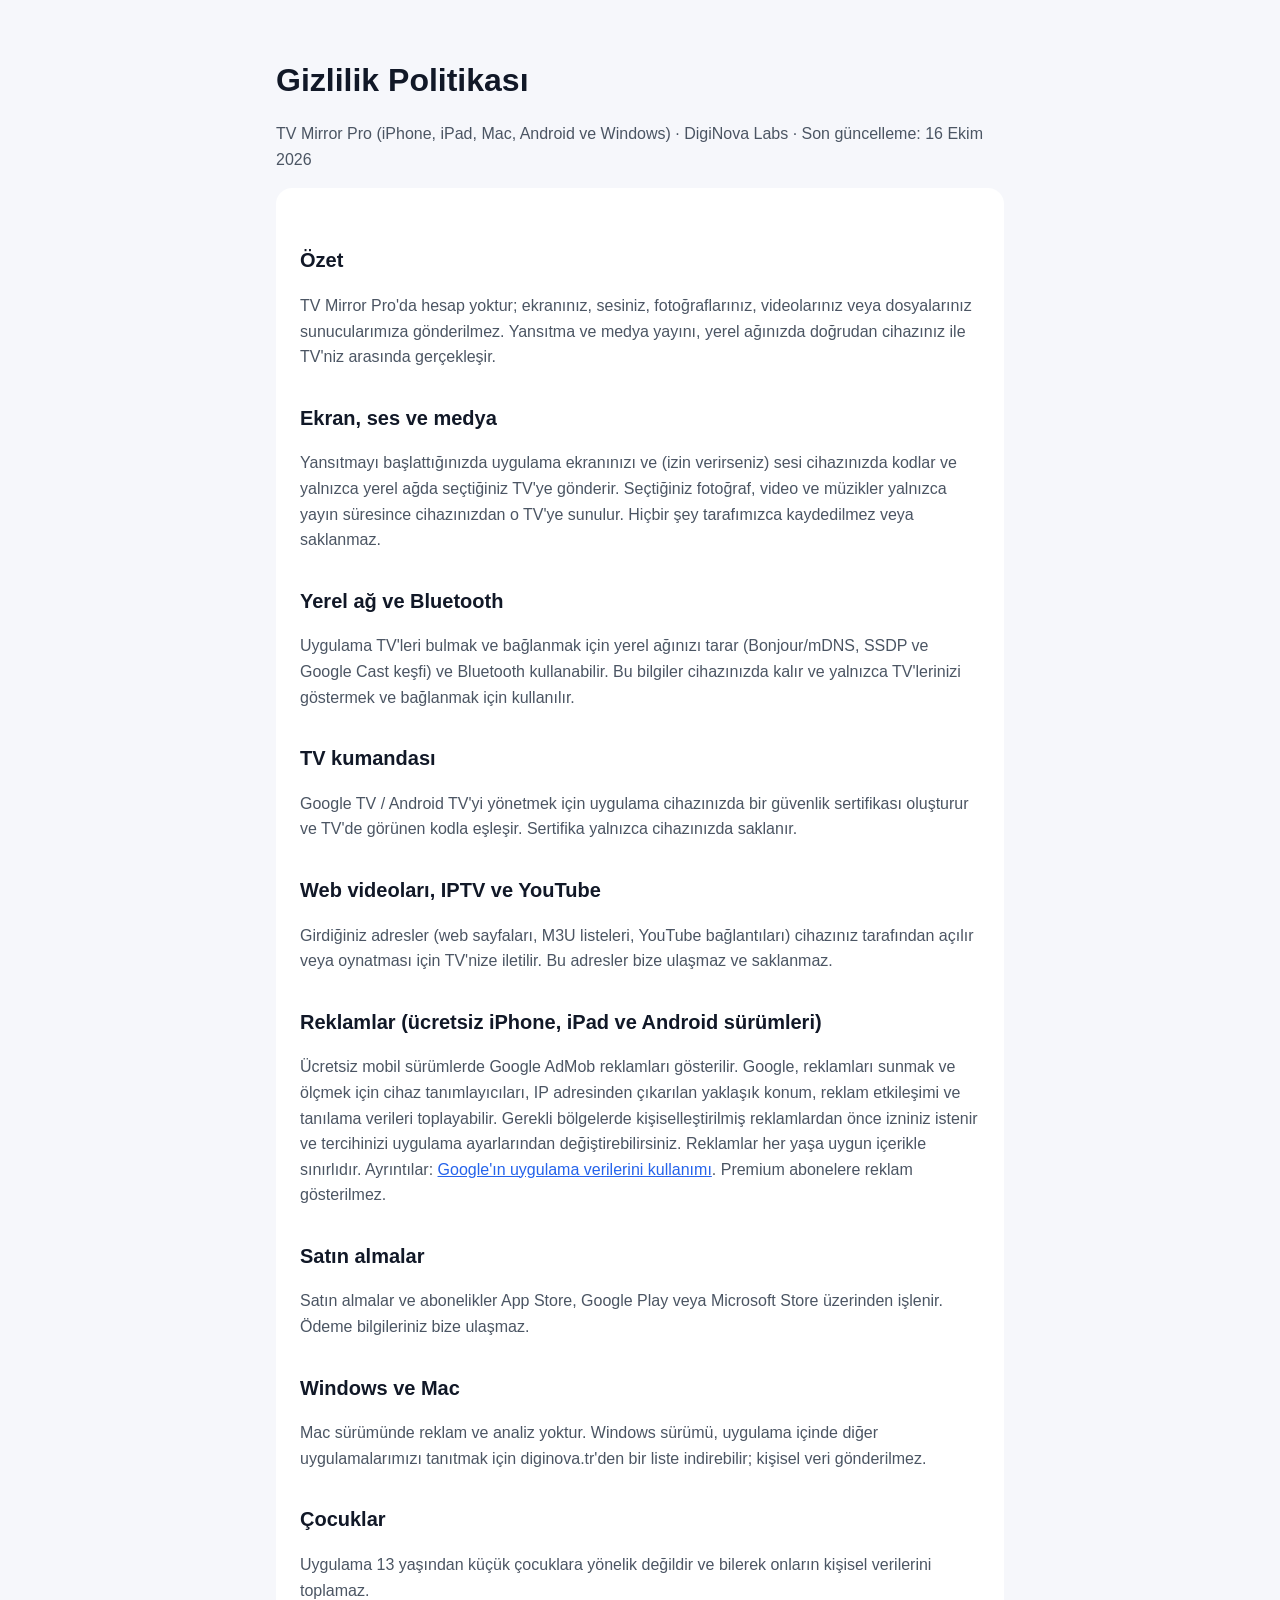
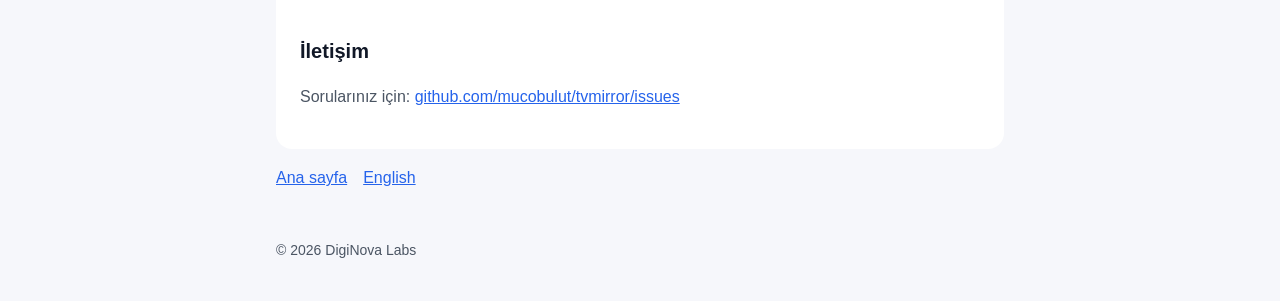
==== tr/privacy.html @ 1877ea0e "TV Mirror Pro: ana sayfa, gizlilik ve destek" ====
<!doctype html><html lang="tr"><head><meta charset="utf-8"><meta name="viewport" content="width=device-width,initial-scale=1">
<title>Gizlilik Politikası – TV Mirror Pro</title><link rel="stylesheet" href="../style.css"></head>
<body><main>
<h1>Gizlilik Politikası</h1><p>TV Mirror Pro (iPhone, iPad, Mac, Android ve Windows) · DigiNova Labs · Son güncelleme: 16 Ekim 2026</p>
<div class="card">
<h2>Özet</h2>
<p>TV Mirror Pro'da hesap yoktur; ekranınız, sesiniz, fotoğraflarınız, videolarınız veya dosyalarınız sunucularımıza gönderilmez. Yansıtma ve medya yayını, yerel ağınızda doğrudan cihazınız ile TV'niz arasında gerçekleşir.</p>
<h2>Ekran, ses ve medya</h2>
<p>Yansıtmayı başlattığınızda uygulama ekranınızı ve (izin verirseniz) sesi cihazınızda kodlar ve yalnızca yerel ağda seçtiğiniz TV'ye gönderir. Seçtiğiniz fotoğraf, video ve müzikler yalnızca yayın süresince cihazınızdan o TV'ye sunulur. Hiçbir şey tarafımızca kaydedilmez veya saklanmaz.</p>
<h2>Yerel ağ ve Bluetooth</h2>
<p>Uygulama TV'leri bulmak ve bağlanmak için yerel ağınızı tarar (Bonjour/mDNS, SSDP ve Google Cast keşfi) ve Bluetooth kullanabilir. Bu bilgiler cihazınızda kalır ve yalnızca TV'lerinizi göstermek ve bağlanmak için kullanılır.</p>
<h2>TV kumandası</h2>
<p>Google TV / Android TV'yi yönetmek için uygulama cihazınızda bir güvenlik sertifikası oluşturur ve TV'de görünen kodla eşleşir. Sertifika yalnızca cihazınızda saklanır.</p>
<h2>Web videoları, IPTV ve YouTube</h2>
<p>Girdiğiniz adresler (web sayfaları, M3U listeleri, YouTube bağlantıları) cihazınız tarafından açılır veya oynatması için TV'nize iletilir. Bu adresler bize ulaşmaz ve saklanmaz.</p>
<h2>Reklamlar (ücretsiz iPhone, iPad ve Android sürümleri)</h2>
<p>Ücretsiz mobil sürümlerde Google AdMob reklamları gösterilir. Google, reklamları sunmak ve ölçmek için cihaz tanımlayıcıları, IP adresinden çıkarılan yaklaşık konum, reklam etkileşimi ve tanılama verileri toplayabilir. Gerekli bölgelerde kişiselleştirilmiş reklamlardan önce izniniz istenir ve tercihinizi uygulama ayarlarından değiştirebilirsiniz. Reklamlar her yaşa uygun içerikle sınırlıdır. Ayrıntılar: <a href="https://policies.google.com/technologies/ads">Google'ın uygulama verilerini kullanımı</a>. Premium abonelere reklam gösterilmez.</p>
<h2>Satın almalar</h2>
<p>Satın almalar ve abonelikler App Store, Google Play veya Microsoft Store üzerinden işlenir. Ödeme bilgileriniz bize ulaşmaz.</p>
<h2>Windows ve Mac</h2>
<p>Mac sürümünde reklam ve analiz yoktur. Windows sürümü, uygulama içinde diğer uygulamalarımızı tanıtmak için diginova.tr'den bir liste indirebilir; kişisel veri gönderilmez.</p>
<h2>Çocuklar</h2>
<p>Uygulama 13 yaşından küçük çocuklara yönelik değildir ve bilerek onların kişisel verilerini toplamaz.</p>
<h2>İletişim</h2>
<p>Sorularınız için: <a href="https://github.com/mucobulut/tvmirror/issues">github.com/mucobulut/tvmirror/issues</a></p>
</div><nav><a href="./">Ana sayfa</a><a href="../privacy.html">English</a></nav>
<footer>© <span id="y">2026</span> DigiNova Labs</footer></main>
<script>document.getElementById('y').textContent=new Date().getFullYear()</script></body></html>
---- style.css ----
:root{--bg:#f6f7fb;--fg:#111827;--muted:#4b5563;--card:#fff;--accent:#2563eb}
@media (prefers-color-scheme:dark){:root{--bg:#0b1020;--fg:#e5e7eb;--muted:#9ca3af;--card:#151b2e;--accent:#60a5fa}}
*{box-sizing:border-box}body{margin:0;font:16px/1.6 -apple-system,BlinkMacSystemFont,"Segoe UI",Roboto,sans-serif;background:var(--bg);color:var(--fg)}
main{max-width:760px;margin:0 auto;padding:40px 16px}h1{font-size:32px;line-height:1.2}h2{margin-top:32px;font-size:20px}
.card{background:var(--card);border-radius:16px;padding:24px;margin:16px 0}a{color:var(--accent)}p,li{color:var(--muted)}
.hero{background:linear-gradient(135deg,#1e3a8a,#3b82f6);color:#fff;border-radius:20px;padding:32px}.hero p{color:#dbeafe}
nav{display:flex;gap:16px;flex-wrap:wrap;margin:16px 0}footer{margin-top:48px;font-size:14px;color:var(--muted)}
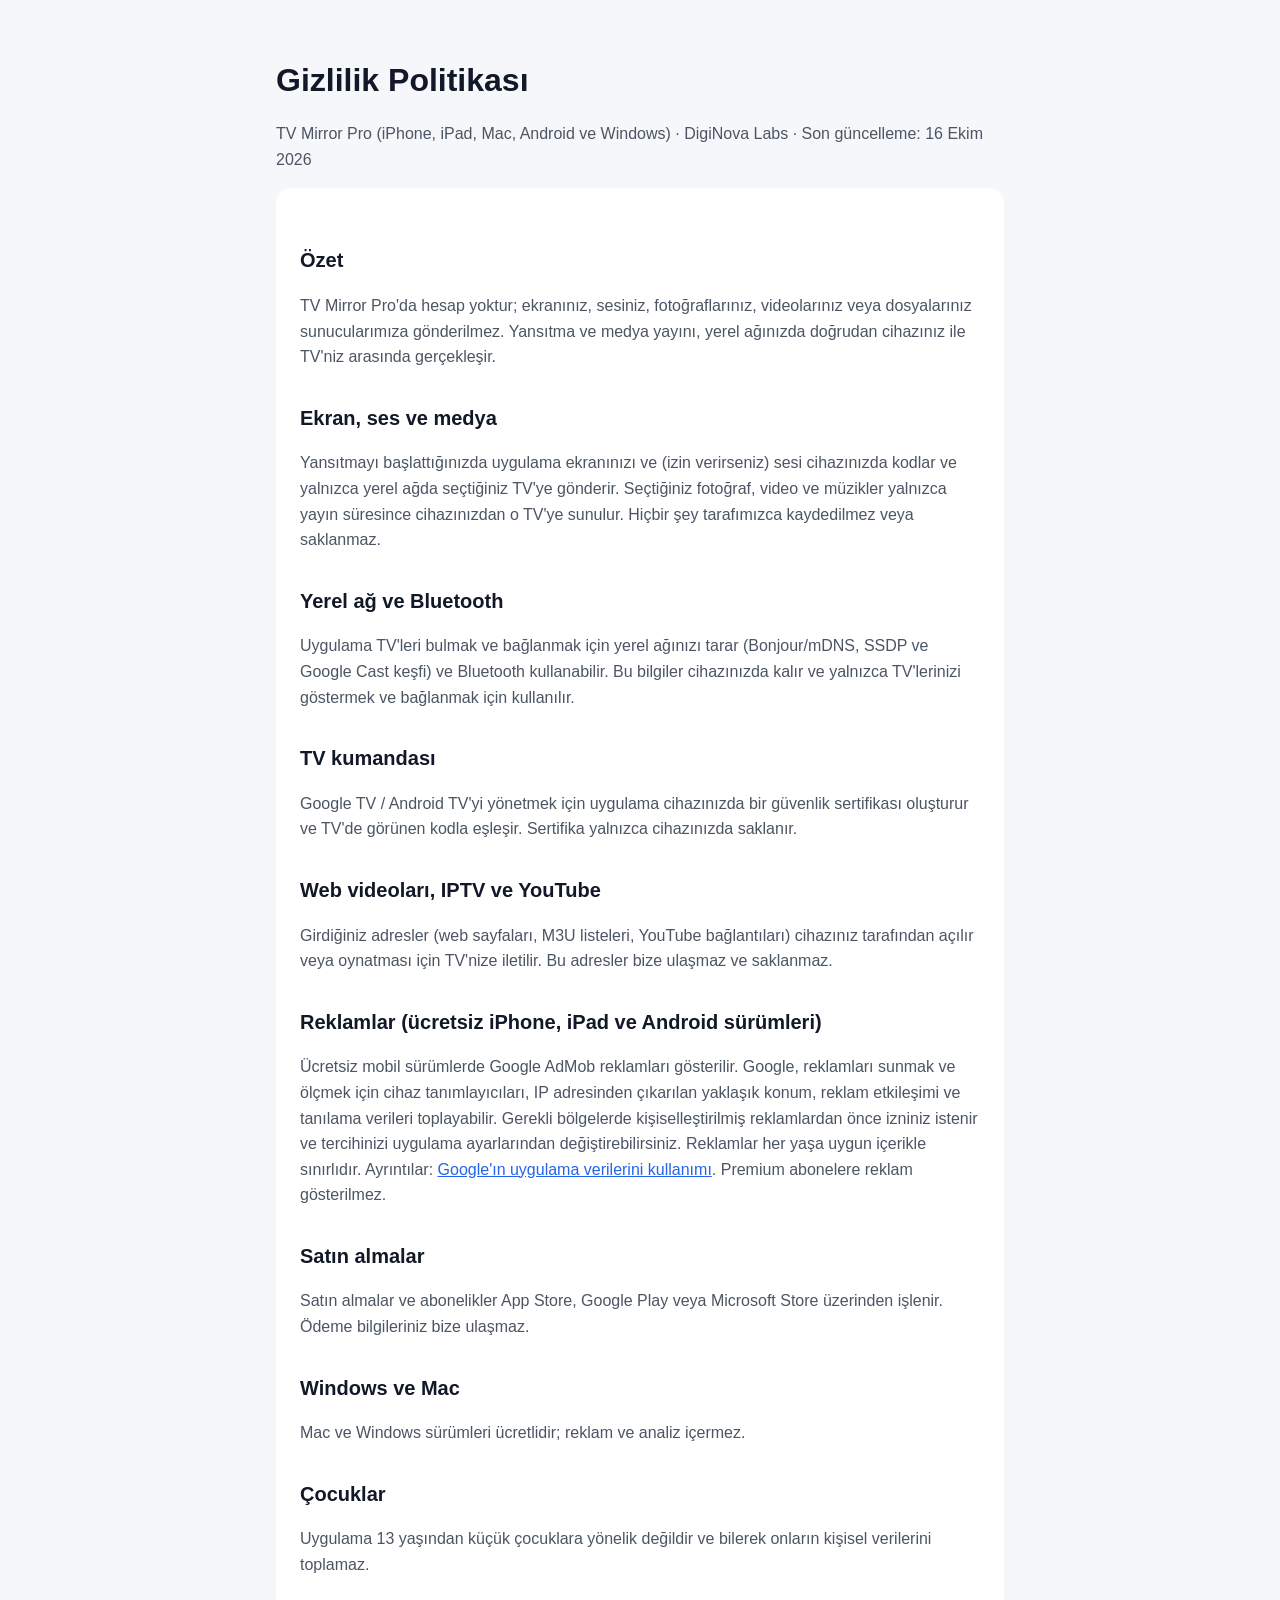
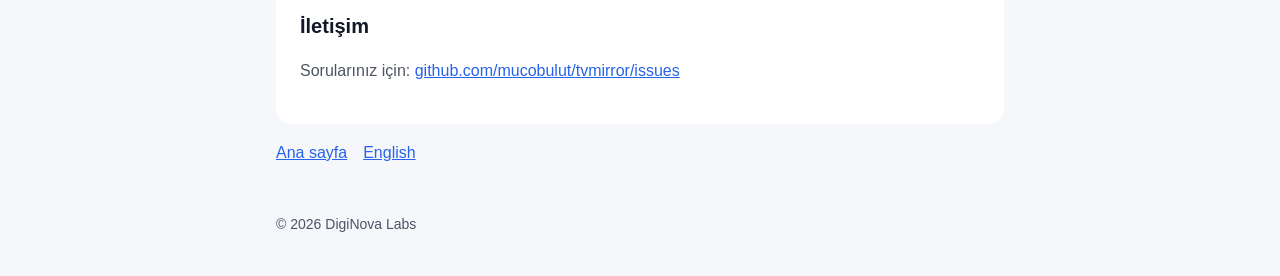
==== commit 12d8e2b0: "Mac ve Windows ücretli, reklamsız" ====
--- a/tr/privacy.html
+++ b/tr/privacy.html
@@ -18,7 +18,7 @@
 <h2>Satın almalar</h2>
 <p>Satın almalar ve abonelikler App Store, Google Play veya Microsoft Store üzerinden işlenir. Ödeme bilgileriniz bize ulaşmaz.</p>
 <h2>Windows ve Mac</h2>
-<p>Mac sürümünde reklam ve analiz yoktur. Windows sürümü, uygulama içinde diğer uygulamalarımızı tanıtmak için diginova.tr'den bir liste indirebilir; kişisel veri gönderilmez.</p>
+<p>Mac ve Windows sürümleri ücretlidir; reklam ve analiz içermez.</p>
 <h2>Çocuklar</h2>
 <p>Uygulama 13 yaşından küçük çocuklara yönelik değildir ve bilerek onların kişisel verilerini toplamaz.</p>
 <h2>İletişim</h2>
